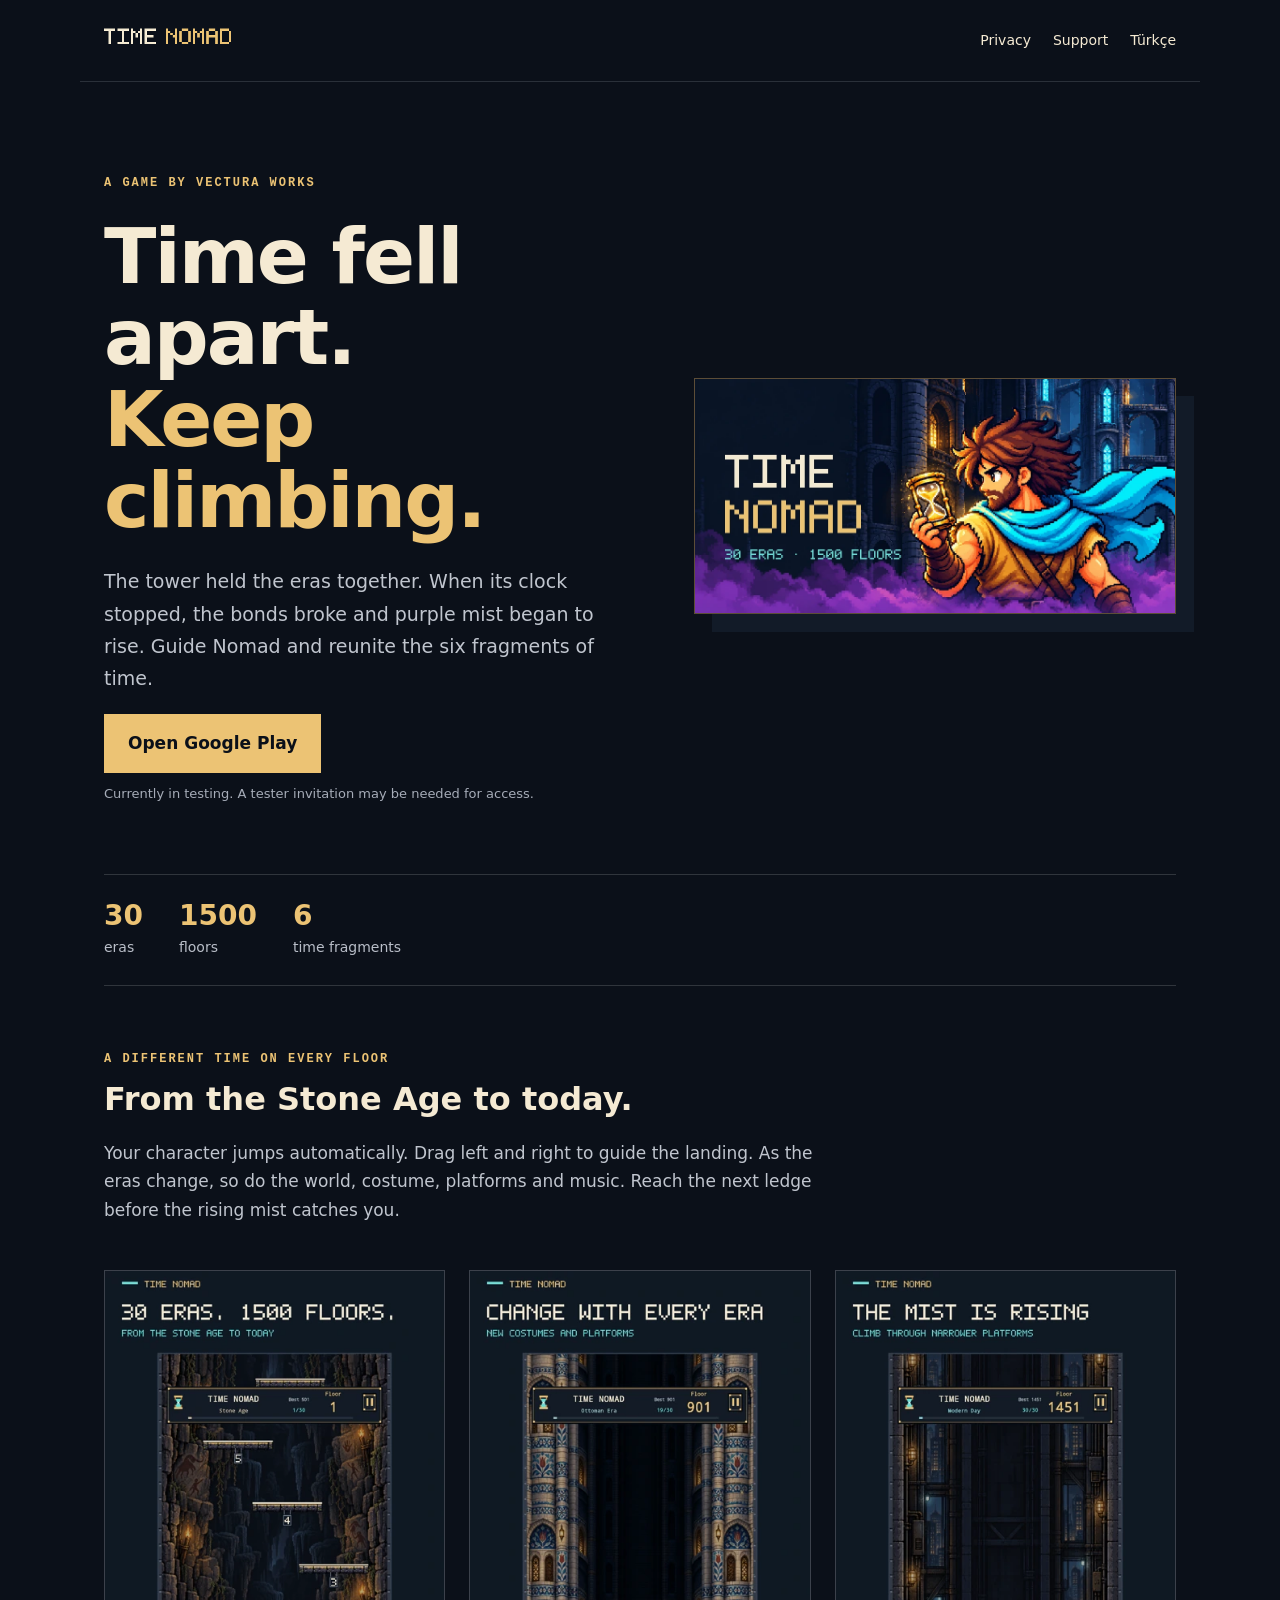
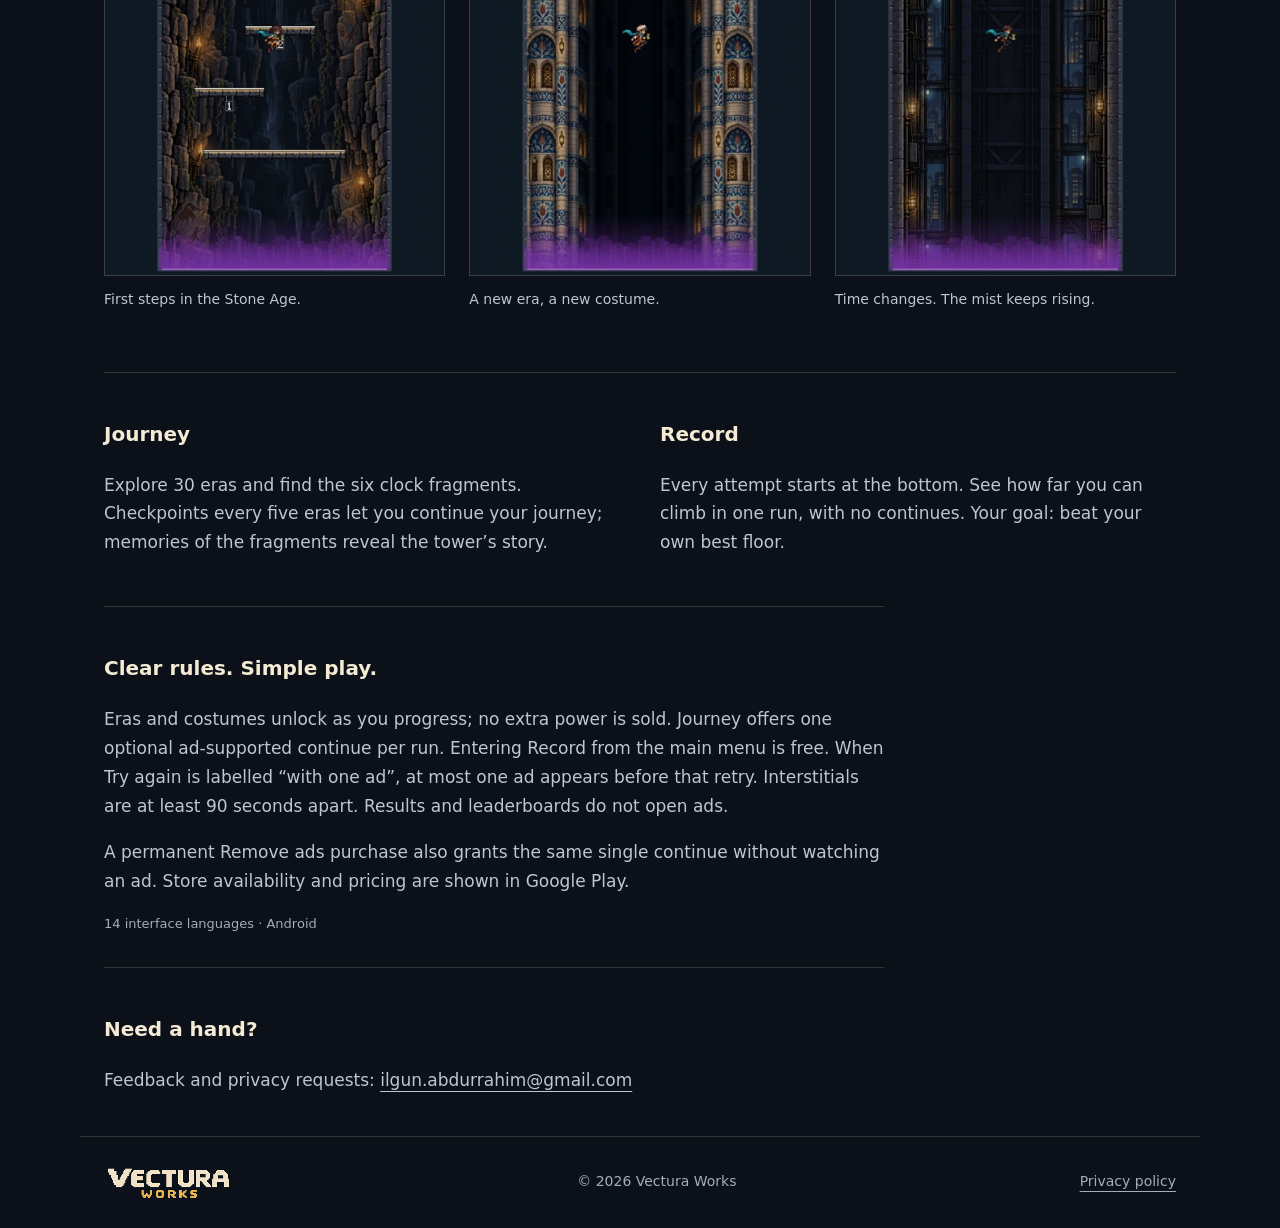
==== en.html @ 60040c0a "[codex] Publish Time Nomad bilingual website and privacy policy" ====
<!doctype html>
<html lang="en"><head><meta charset="utf-8"><meta name="viewport" content="width=device-width, initial-scale=1"><title>Time Nomad — Climb through time</title><meta name="description" content="30 eras. 1500 floors. Guide Nomad above the rising mist and reunite six fragments of time. A pixel art tower game by Vectura Works."><link rel="canonical" href="https://ilgunabdurrahim.github.io/time-nomad/en.html"><link rel="alternate" hreflang="tr" href="https://ilgunabdurrahim.github.io/time-nomad/"><link rel="alternate" hreflang="en" href="https://ilgunabdurrahim.github.io/time-nomad/en.html"><meta property="og:title" content="Time Nomad — Climb through time"><meta property="og:description" content="30 eras. 1500 floors. Guide Nomad above the rising mist and reunite six fragments of time. A pixel art tower game by Vectura Works."><meta property="og:image" content="https://ilgunabdurrahim.github.io/time-nomad/assets/hero-en.webp"><link rel="stylesheet" href="style.css"></head>
<body><a class="skip" href="#main">Skip to content</a><header><a href="en.html" aria-label="Time Nomad"><img src="assets/wordmark.png" width="144" height="36" alt="Time Nomad"></a><nav aria-label="Menu"><a href="privacy.html#english">Privacy</a><a href="#support">Support</a><a href="index.html" lang="tr">Türkçe</a></nav></header>
<main id="main"><section class="hero"><div><div class="eyebrow">A GAME BY VECTURA WORKS</div><h1>Time fell apart.<br><span>Keep climbing.</span></h1><p class="lead">The tower held the eras together. When its clock stopped, the bonds broke and purple mist began to rise. Guide Nomad and reunite the six fragments of time.</p><a class="cta" href="https://play.google.com/store/apps/details?id=com.timenomad.game">Open Google Play</a><p class="note">Currently in testing. A tester invitation may be needed for access.</p></div><div class="hero-art"><img src="assets/hero-en.webp" width="1024" height="500" alt="Time Nomad game artwork"></div></section>
<div class="numbers"><div><strong>30</strong><span>eras</span></div><div><strong>1500</strong><span>floors</span></div><div><strong>6</strong><span>time fragments</span></div></div>
<section><div class="intro"><div class="eyebrow">A DIFFERENT TIME ON EVERY FLOOR</div><h2>From the Stone Age to today.</h2><p>Your character jumps automatically. Drag left and right to guide the landing. As the eras change, so do the world, costume, platforms and music. Reach the next ledge before the rising mist catches you.</p></div><div class="screens"><figure><img src="assets/en-1.webp" width="420" height="900" loading="lazy" alt="First steps in the Stone Age."><figcaption>First steps in the Stone Age.</figcaption></figure><figure><img src="assets/en-2.webp" width="420" height="900" loading="lazy" alt="A new era, a new costume."><figcaption>A new era, a new costume.</figcaption></figure><figure><img src="assets/en-3.webp" width="420" height="900" loading="lazy" alt="Time changes. The mist keeps rising."><figcaption>Time changes. The mist keeps rising.</figcaption></figure></div></section>
<section class="modes"><div><h3>Journey</h3><p>Explore 30 eras and find the six clock fragments. Checkpoints every five eras let you continue your journey; memories of the fragments reveal the tower’s story.</p></div><div><h3>Record</h3><p>Every attempt starts at the bottom. See how far you can climb in one run, with no continues. Your goal: beat your own best floor.</p></div></section>
<section class="details"><h3>Clear rules. Simple play.</h3><p>Eras and costumes unlock as you progress; no extra power is sold. Journey offers one optional ad-supported continue per run. Entering Record from the main menu is free. When Try again is labelled “with one ad”, at most one ad appears before that retry. Interstitials are at least 90 seconds apart. Results and leaderboards do not open ads.</p><p>A permanent Remove ads purchase also grants the same single continue without watching an ad. Store availability and pricing are shown in Google Play.</p><p class="note">14 interface languages · Android</p></section>
<section class="details" id="support"><h3>Need a hand?</h3><p>Feedback and privacy requests: <a href="mailto:ilgun.abdurrahim@gmail.com">ilgun.abdurrahim@gmail.com</a></p></section></main>
<footer><img src="assets/vectura.png" width="130" height="40" alt="Vectura Works"><span>© 2026 Vectura Works</span><a href="privacy.html#english">Privacy policy</a></footer></body></html>
---- style.css ----
*{box-sizing:border-box}html{scroll-behavior:smooth}body{margin:0;background:#0b1019;color:#f5ead3;font:17px/1.7 system-ui,sans-serif}a{color:inherit;text-underline-offset:5px}a:focus-visible{outline:3px solid #ecc374;outline-offset:5px}header,main,footer{max-width:1120px;margin:auto;padding:24px}header{display:flex;align-items:center;justify-content:space-between;gap:20px;border-bottom:1px solid #2a3039}header img{width:144px;height:auto;image-rendering:pixelated}nav{display:flex;gap:22px;flex-wrap:wrap;font-size:14px}nav a{text-decoration:none}nav a:hover{color:#ecc374}.hero{display:grid;grid-template-columns:1.1fr 1fr;align-items:center;gap:60px;padding:68px 0 56px}.eyebrow{font:700 12px/1.5 monospace;letter-spacing:2px;color:#ecc374}h1{font-size:clamp(42px,6vw,78px);line-height:1.06;letter-spacing:-2px;margin:24px 0}h1 span{color:#ecc374}p{color:#c0c5ce}.lead{font-size:19px;max-width:540px}.cta{display:inline-block;padding:13px 22px;background:#ecc374;color:#0b1019;font-weight:700;text-decoration:none;border:2px solid #ecc374}.note{font-size:13px;margin-top:10px;color:#a6acb8}.hero-art{position:relative;min-width:0}.hero-art img{width:100%;height:auto;display:block;border:1px solid #5c4d37;box-shadow:18px 18px 0 #121b28}.numbers{display:flex;gap:36px;border-top:1px solid #30353c;border-bottom:1px solid #30353c;padding:24px 0;flex-wrap:wrap}.numbers strong{display:block;font-size:28px;color:#ecc374;line-height:1.2}.numbers span{font-size:14px;color:#b9bec8}.intro{padding:64px 0 28px;max-width:740px}h2{font-size:32px;line-height:1.2;margin:12px 0 20px}h3{font-size:20px}.screens{display:grid;grid-template-columns:repeat(3,1fr);gap:24px}figure{margin:0;min-width:0}figure img{width:100%;height:auto;display:block;border:1px solid #3c414b;background:#141c29}figcaption{font-size:14px;margin-top:12px;color:#c0c5ce}.modes{display:grid;grid-template-columns:1fr 1fr;gap:40px;border-top:1px solid #30353c;margin-top:60px;padding-top:24px}.details{border-top:1px solid #30353c;padding-top:24px;margin-top:32px;max-width:780px}footer{display:flex;align-items:center;justify-content:space-between;gap:24px;flex-wrap:wrap;border-top:1px solid #30353c;font-size:14px;color:#a6acb8}footer img{width:130px;height:auto;image-rendering:pixelated}.skip{position:absolute;top:-100px}.skip:focus{top:10px;background:#0b1019;padding:10px}::selection{background:#ecc374;color:#0b1019}@media(max-width:680px){header,main,footer{padding:20px}header{align-items:flex-start}header img{width:118px}nav{gap:12px;justify-content:flex-end;font-size:13px}.hero{grid-template-columns:1fr;gap:30px;padding:34px 0 40px}h1{letter-spacing:-1px}.hero-art img{box-shadow:8px 8px 0 #121b28}.numbers{gap:24px}.numbers strong{font-size:25px}.screens{gap:12px}.modes{grid-template-columns:1fr;gap:8px}.intro{padding-top:44px}figcaption{font-size:12px}.lead{font-size:18px}}@media(prefers-reduced-motion:reduce){html{scroll-behavior:auto}}
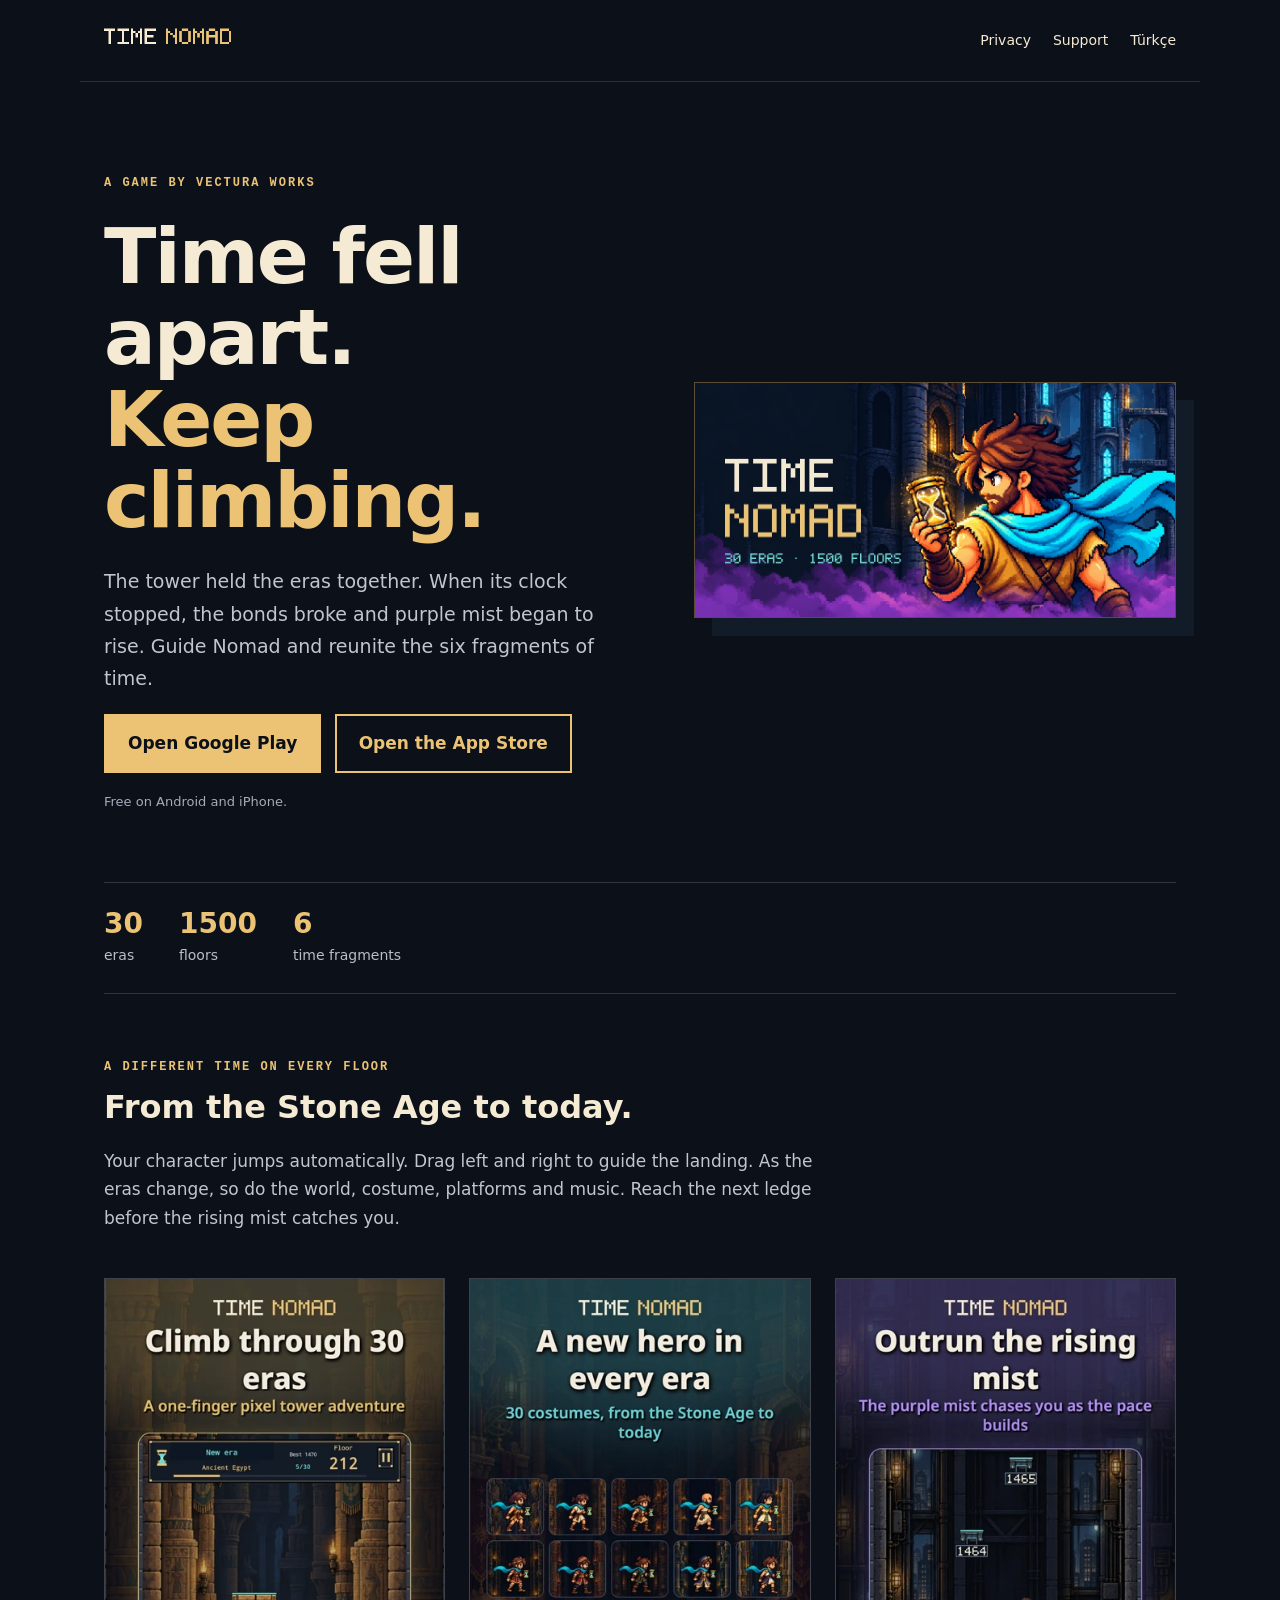
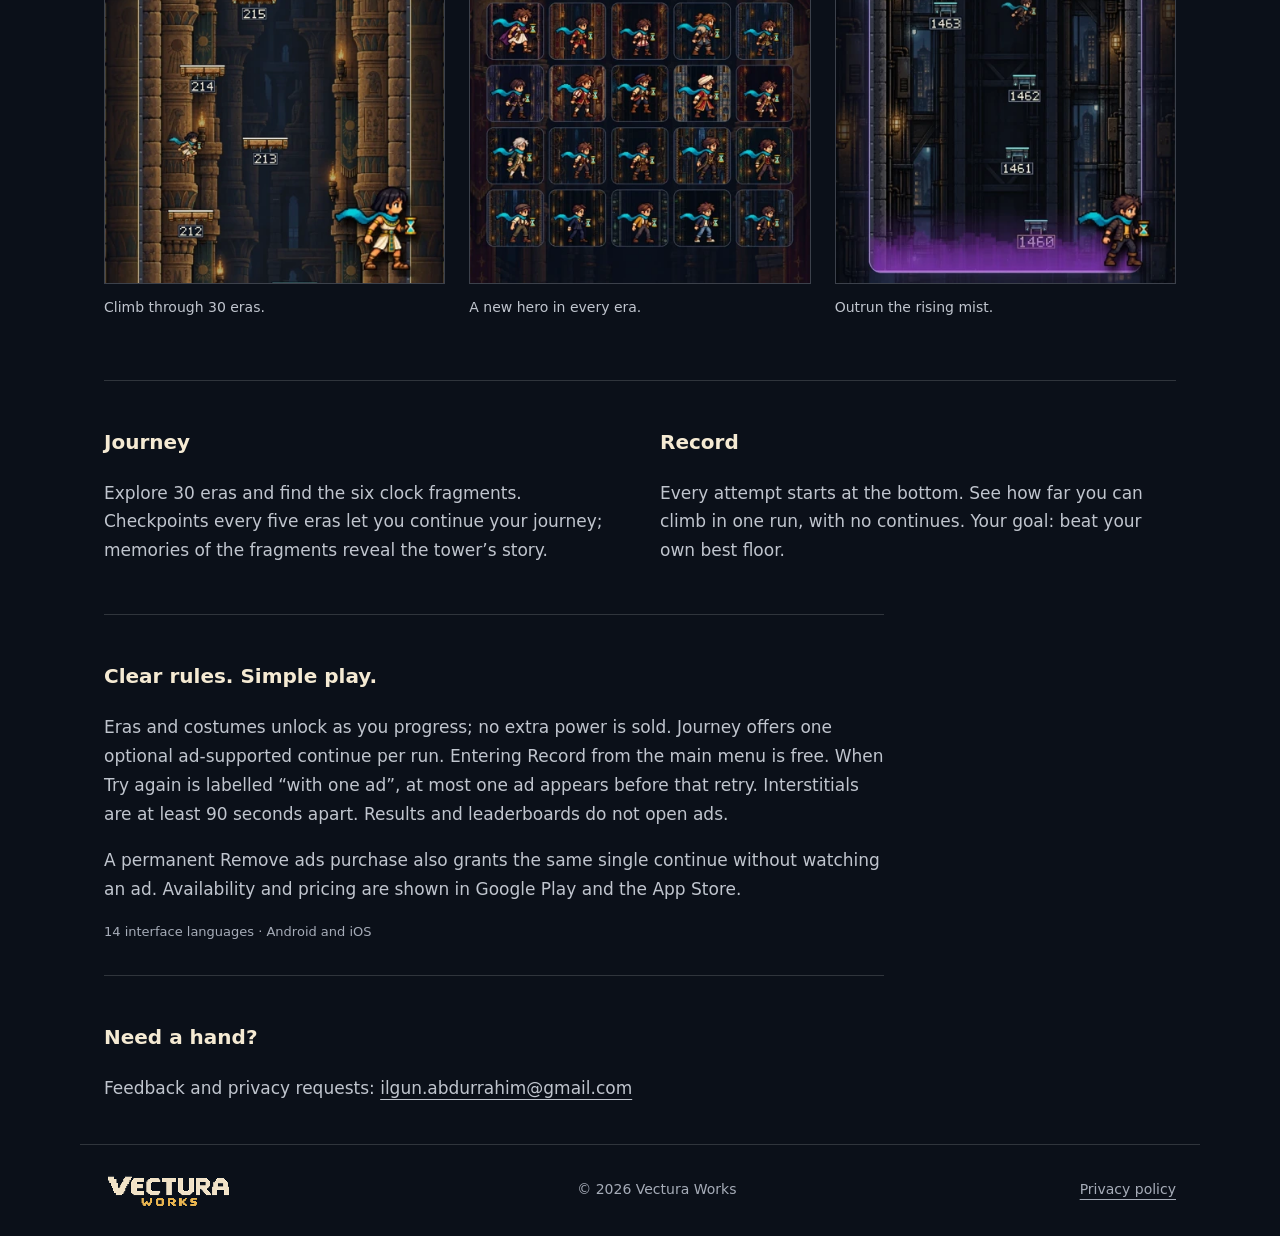
==== commit ed20dea1: "Current gameplay screenshots, App Store link, no longer in testing Co-Authored-By: Claude Opus 5.5 <" ====
--- a/en.html
+++ b/en.html
@@ -1,10 +1,10 @@
 <!doctype html>
 <html lang="en"><head><meta charset="utf-8"><meta name="viewport" content="width=device-width, initial-scale=1"><title>Time Nomad — Climb through time</title><meta name="description" content="30 eras. 1500 floors. Guide Nomad above the rising mist and reunite six fragments of time. A pixel art tower game by Vectura Works."><link rel="canonical" href="https://ilgunabdurrahim.github.io/time-nomad/en.html"><link rel="alternate" hreflang="tr" href="https://ilgunabdurrahim.github.io/time-nomad/"><link rel="alternate" hreflang="en" href="https://ilgunabdurrahim.github.io/time-nomad/en.html"><meta property="og:title" content="Time Nomad — Climb through time"><meta property="og:description" content="30 eras. 1500 floors. Guide Nomad above the rising mist and reunite six fragments of time. A pixel art tower game by Vectura Works."><meta property="og:image" content="https://ilgunabdurrahim.github.io/time-nomad/assets/hero-en.webp"><link rel="stylesheet" href="style.css"></head>
 <body><a class="skip" href="#main">Skip to content</a><header><a href="en.html" aria-label="Time Nomad"><img src="assets/wordmark.png" width="144" height="36" alt="Time Nomad"></a><nav aria-label="Menu"><a href="privacy.html#english">Privacy</a><a href="#support">Support</a><a href="index.html" lang="tr">Türkçe</a></nav></header>
-<main id="main"><section class="hero"><div><div class="eyebrow">A GAME BY VECTURA WORKS</div><h1>Time fell apart.<br><span>Keep climbing.</span></h1><p class="lead">The tower held the eras together. When its clock stopped, the bonds broke and purple mist began to rise. Guide Nomad and reunite the six fragments of time.</p><a class="cta" href="https://play.google.com/store/apps/details?id=com.timenomad.game">Open Google Play</a><p class="note">Currently in testing. A tester invitation may be needed for access.</p></div><div class="hero-art"><img src="assets/hero-en.webp" width="1024" height="500" alt="Time Nomad game artwork"></div></section>
+<main id="main"><section class="hero"><div><div class="eyebrow">A GAME BY VECTURA WORKS</div><h1>Time fell apart.<br><span>Keep climbing.</span></h1><p class="lead">The tower held the eras together. When its clock stopped, the bonds broke and purple mist began to rise. Guide Nomad and reunite the six fragments of time.</p><a class="cta" href="https://play.google.com/store/apps/details?id=com.timenomad.game">Open Google Play</a> <a class="cta alt" href="https://apps.apple.com/app/id6824396277">Open the App Store</a><p class="note">Free on Android and iPhone.</p></div><div class="hero-art"><img src="assets/hero-en.webp" width="1024" height="500" alt="Time Nomad game artwork"></div></section>
 <div class="numbers"><div><strong>30</strong><span>eras</span></div><div><strong>1500</strong><span>floors</span></div><div><strong>6</strong><span>time fragments</span></div></div>
-<section><div class="intro"><div class="eyebrow">A DIFFERENT TIME ON EVERY FLOOR</div><h2>From the Stone Age to today.</h2><p>Your character jumps automatically. Drag left and right to guide the landing. As the eras change, so do the world, costume, platforms and music. Reach the next ledge before the rising mist catches you.</p></div><div class="screens"><figure><img src="assets/en-1.webp" width="420" height="900" loading="lazy" alt="First steps in the Stone Age."><figcaption>First steps in the Stone Age.</figcaption></figure><figure><img src="assets/en-2.webp" width="420" height="900" loading="lazy" alt="A new era, a new costume."><figcaption>A new era, a new costume.</figcaption></figure><figure><img src="assets/en-3.webp" width="420" height="900" loading="lazy" alt="Time changes. The mist keeps rising."><figcaption>Time changes. The mist keeps rising.</figcaption></figure></div></section>
+<section><div class="intro"><div class="eyebrow">A DIFFERENT TIME ON EVERY FLOOR</div><h2>From the Stone Age to today.</h2><p>Your character jumps automatically. Drag left and right to guide the landing. As the eras change, so do the world, costume, platforms and music. Reach the next ledge before the rising mist catches you.</p></div><div class="screens"><figure><img src="assets/en-1.webp" width="420" height="747" loading="lazy" alt="Climb through 30 eras."><figcaption>Climb through 30 eras.</figcaption></figure><figure><img src="assets/en-2.webp" width="420" height="747" loading="lazy" alt="A new hero in every era."><figcaption>A new hero in every era.</figcaption></figure><figure><img src="assets/en-3.webp" width="420" height="747" loading="lazy" alt="Outrun the rising mist."><figcaption>Outrun the rising mist.</figcaption></figure></div></section>
 <section class="modes"><div><h3>Journey</h3><p>Explore 30 eras and find the six clock fragments. Checkpoints every five eras let you continue your journey; memories of the fragments reveal the tower’s story.</p></div><div><h3>Record</h3><p>Every attempt starts at the bottom. See how far you can climb in one run, with no continues. Your goal: beat your own best floor.</p></div></section>
-<section class="details"><h3>Clear rules. Simple play.</h3><p>Eras and costumes unlock as you progress; no extra power is sold. Journey offers one optional ad-supported continue per run. Entering Record from the main menu is free. When Try again is labelled “with one ad”, at most one ad appears before that retry. Interstitials are at least 90 seconds apart. Results and leaderboards do not open ads.</p><p>A permanent Remove ads purchase also grants the same single continue without watching an ad. Store availability and pricing are shown in Google Play.</p><p class="note">14 interface languages · Android</p></section>
+<section class="details"><h3>Clear rules. Simple play.</h3><p>Eras and costumes unlock as you progress; no extra power is sold. Journey offers one optional ad-supported continue per run. Entering Record from the main menu is free. When Try again is labelled “with one ad”, at most one ad appears before that retry. Interstitials are at least 90 seconds apart. Results and leaderboards do not open ads.</p><p>A permanent Remove ads purchase also grants the same single continue without watching an ad. Availability and pricing are shown in Google Play and the App Store.</p><p class="note">14 interface languages · Android and iOS</p></section>
 <section class="details" id="support"><h3>Need a hand?</h3><p>Feedback and privacy requests: <a href="mailto:ilgun.abdurrahim@gmail.com">ilgun.abdurrahim@gmail.com</a></p></section></main>
 <footer><img src="assets/vectura.png" width="130" height="40" alt="Vectura Works"><span>© 2026 Vectura Works</span><a href="privacy.html#english">Privacy policy</a></footer></body></html>
--- a/style.css
+++ b/style.css
@@ -1 +1 @@
-*{box-sizing:border-box}html{scroll-behavior:smooth}body{margin:0;background:#0b1019;color:#f5ead3;font:17px/1.7 system-ui,sans-serif}a{color:inherit;text-underline-offset:5px}a:focus-visible{outline:3px solid #ecc374;outline-offset:5px}header,main,footer{max-width:1120px;margin:auto;padding:24px}header{display:flex;align-items:center;justify-content:space-between;gap:20px;border-bottom:1px solid #2a3039}header img{width:144px;height:auto;image-rendering:pixelated}nav{display:flex;gap:22px;flex-wrap:wrap;font-size:14px}nav a{text-decoration:none}nav a:hover{color:#ecc374}.hero{display:grid;grid-template-columns:1.1fr 1fr;align-items:center;gap:60px;padding:68px 0 56px}.eyebrow{font:700 12px/1.5 monospace;letter-spacing:2px;color:#ecc374}h1{font-size:clamp(42px,6vw,78px);line-height:1.06;letter-spacing:-2px;margin:24px 0}h1 span{color:#ecc374}p{color:#c0c5ce}.lead{font-size:19px;max-width:540px}.cta{display:inline-block;padding:13px 22px;background:#ecc374;color:#0b1019;font-weight:700;text-decoration:none;border:2px solid #ecc374}.note{font-size:13px;margin-top:10px;color:#a6acb8}.hero-art{position:relative;min-width:0}.hero-art img{width:100%;height:auto;display:block;border:1px solid #5c4d37;box-shadow:18px 18px 0 #121b28}.numbers{display:flex;gap:36px;border-top:1px solid #30353c;border-bottom:1px solid #30353c;padding:24px 0;flex-wrap:wrap}.numbers strong{display:block;font-size:28px;color:#ecc374;line-height:1.2}.numbers span{font-size:14px;color:#b9bec8}.intro{padding:64px 0 28px;max-width:740px}h2{font-size:32px;line-height:1.2;margin:12px 0 20px}h3{font-size:20px}.screens{display:grid;grid-template-columns:repeat(3,1fr);gap:24px}figure{margin:0;min-width:0}figure img{width:100%;height:auto;display:block;border:1px solid #3c414b;background:#141c29}figcaption{font-size:14px;margin-top:12px;color:#c0c5ce}.modes{display:grid;grid-template-columns:1fr 1fr;gap:40px;border-top:1px solid #30353c;margin-top:60px;padding-top:24px}.details{border-top:1px solid #30353c;padding-top:24px;margin-top:32px;max-width:780px}footer{display:flex;align-items:center;justify-content:space-between;gap:24px;flex-wrap:wrap;border-top:1px solid #30353c;font-size:14px;color:#a6acb8}footer img{width:130px;height:auto;image-rendering:pixelated}.skip{position:absolute;top:-100px}.skip:focus{top:10px;background:#0b1019;padding:10px}::selection{background:#ecc374;color:#0b1019}@media(max-width:680px){header,main,footer{padding:20px}header{align-items:flex-start}header img{width:118px}nav{gap:12px;justify-content:flex-end;font-size:13px}.hero{grid-template-columns:1fr;gap:30px;padding:34px 0 40px}h1{letter-spacing:-1px}.hero-art img{box-shadow:8px 8px 0 #121b28}.numbers{gap:24px}.numbers strong{font-size:25px}.screens{gap:12px}.modes{grid-template-columns:1fr;gap:8px}.intro{padding-top:44px}figcaption{font-size:12px}.lead{font-size:18px}}@media(prefers-reduced-motion:reduce){html{scroll-behavior:auto}}
+*{box-sizing:border-box}html{scroll-behavior:smooth}body{margin:0;background:#0b1019;color:#f5ead3;font:17px/1.7 system-ui,sans-serif}a{color:inherit;text-underline-offset:5px}a:focus-visible{outline:3px solid #ecc374;outline-offset:5px}header,main,footer{max-width:1120px;margin:auto;padding:24px}header{display:flex;align-items:center;justify-content:space-between;gap:20px;border-bottom:1px solid #2a3039}header img{width:144px;height:auto;image-rendering:pixelated}nav{display:flex;gap:22px;flex-wrap:wrap;font-size:14px}nav a{text-decoration:none}nav a:hover{color:#ecc374}.hero{display:grid;grid-template-columns:1.1fr 1fr;align-items:center;gap:60px;padding:68px 0 56px}.eyebrow{font:700 12px/1.5 monospace;letter-spacing:2px;color:#ecc374}h1{font-size:clamp(42px,6vw,78px);line-height:1.06;letter-spacing:-2px;margin:24px 0}h1 span{color:#ecc374}p{color:#c0c5ce}.lead{font-size:19px;max-width:540px}.cta{display:inline-block;margin:0 8px 8px 0;padding:13px 22px;background:#ecc374;color:#0b1019;font-weight:700;text-decoration:none;border:2px solid #ecc374}.cta.alt{background:transparent;color:#ecc374}.note{font-size:13px;margin-top:10px;color:#a6acb8}.hero-art{position:relative;min-width:0}.hero-art img{width:100%;height:auto;display:block;border:1px solid #5c4d37;box-shadow:18px 18px 0 #121b28}.numbers{display:flex;gap:36px;border-top:1px solid #30353c;border-bottom:1px solid #30353c;padding:24px 0;flex-wrap:wrap}.numbers strong{display:block;font-size:28px;color:#ecc374;line-height:1.2}.numbers span{font-size:14px;color:#b9bec8}.intro{padding:64px 0 28px;max-width:740px}h2{font-size:32px;line-height:1.2;margin:12px 0 20px}h3{font-size:20px}.screens{display:grid;grid-template-columns:repeat(3,1fr);gap:24px}figure{margin:0;min-width:0}figure img{width:100%;height:auto;display:block;border:1px solid #3c414b;background:#141c29}figcaption{font-size:14px;margin-top:12px;color:#c0c5ce}.modes{display:grid;grid-template-columns:1fr 1fr;gap:40px;border-top:1px solid #30353c;margin-top:60px;padding-top:24px}.details{border-top:1px solid #30353c;padding-top:24px;margin-top:32px;max-width:780px}footer{display:flex;align-items:center;justify-content:space-between;gap:24px;flex-wrap:wrap;border-top:1px solid #30353c;font-size:14px;color:#a6acb8}footer img{width:130px;height:auto;image-rendering:pixelated}.skip{position:absolute;top:-100px}.skip:focus{top:10px;background:#0b1019;padding:10px}::selection{background:#ecc374;color:#0b1019}@media(max-width:680px){header,main,footer{padding:20px}header{align-items:flex-start}header img{width:118px}nav{gap:12px;justify-content:flex-end;font-size:13px}.hero{grid-template-columns:1fr;gap:30px;padding:34px 0 40px}h1{letter-spacing:-1px}.hero-art img{box-shadow:8px 8px 0 #121b28}.numbers{gap:24px}.numbers strong{font-size:25px}.screens{gap:12px}.modes{grid-template-columns:1fr;gap:8px}.intro{padding-top:44px}figcaption{font-size:12px}.lead{font-size:18px}}@media(prefers-reduced-motion:reduce){html{scroll-behavior:auto}}
